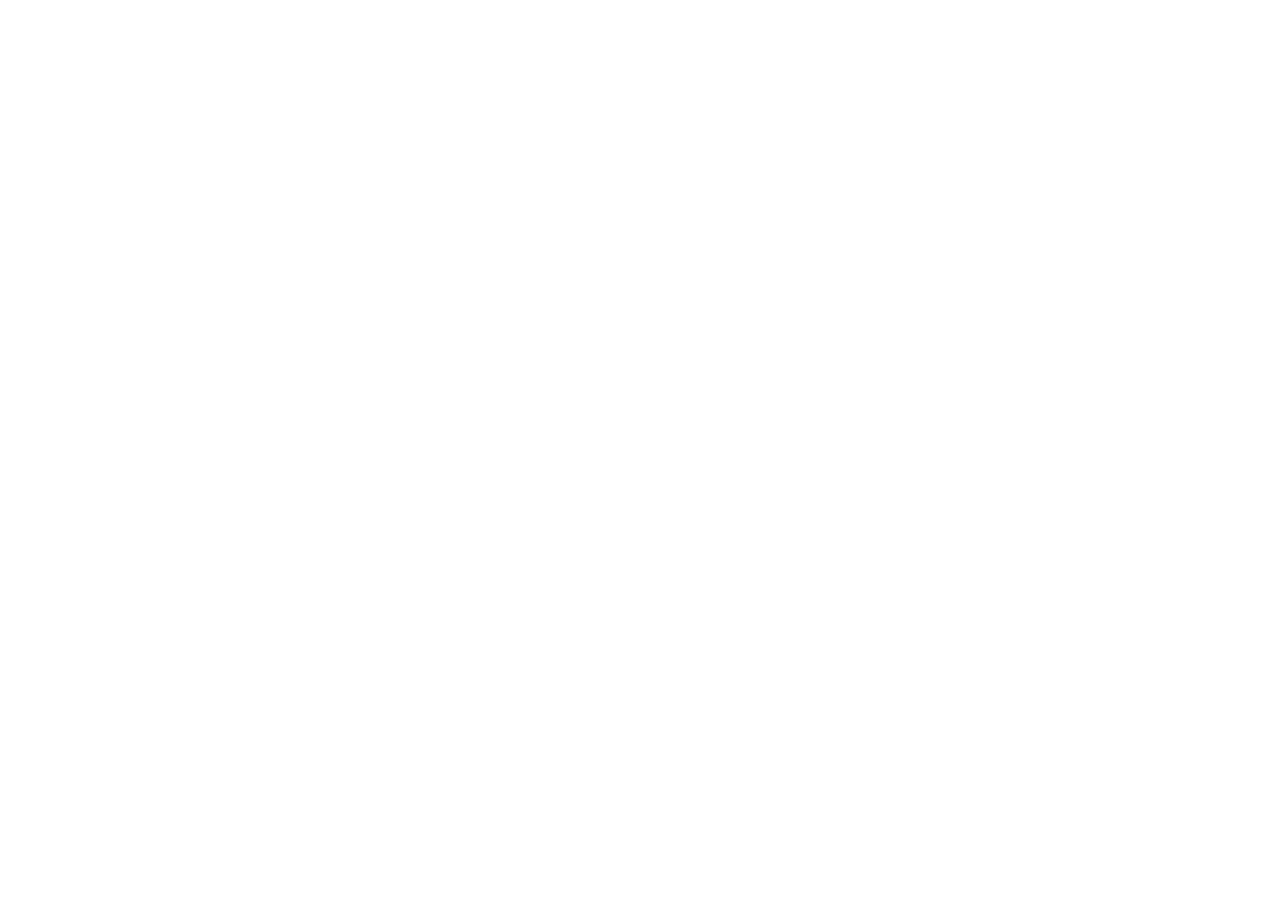
==== detail/homedetail.html @ 4e2405a0 "dev" ====
<!DOCTYPE html>
<html lang="en">
<head>
  <meta charset="UTF-8">
  <meta name="viewport" content="width=device-width, initial-scale=1.0">
  <meta http-equiv="X-UA-Compatible" content="ie=edge">
  <title>Document</title>
</head>
<body>
  
</body>
</html>
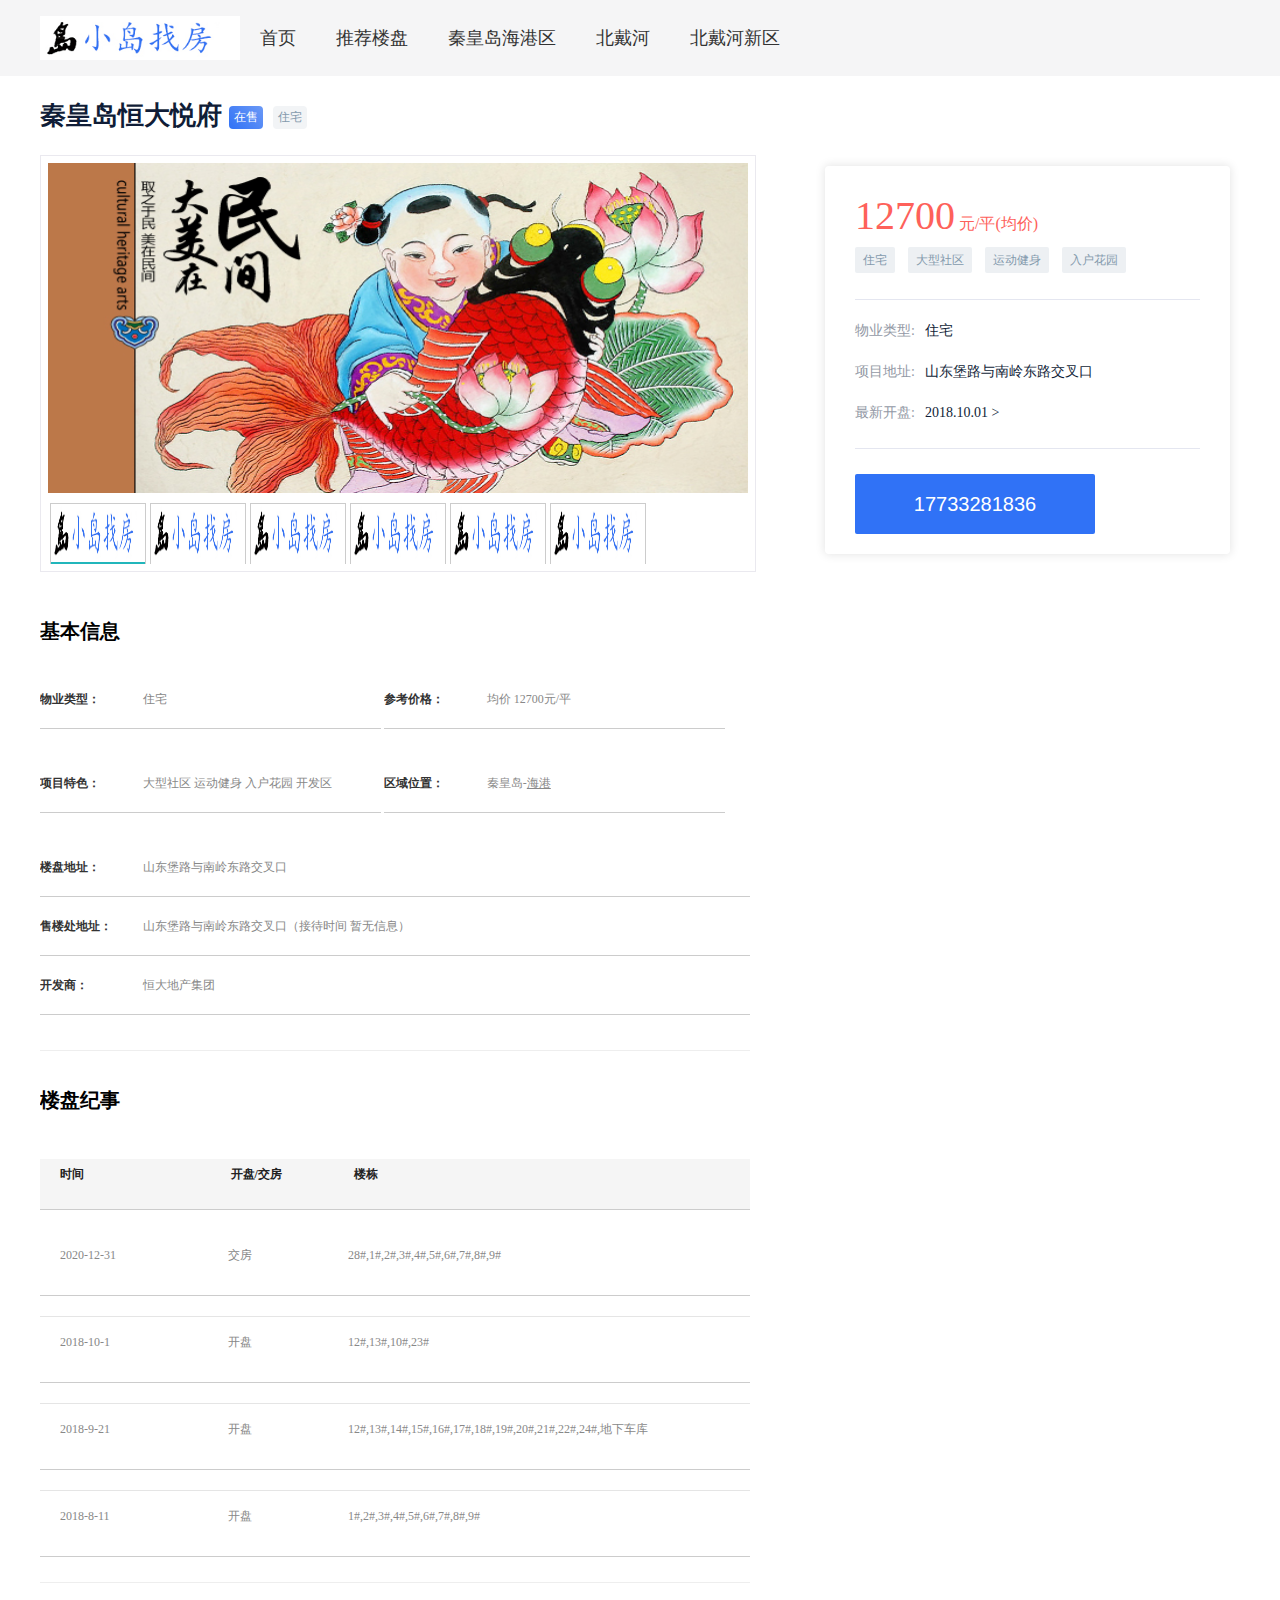
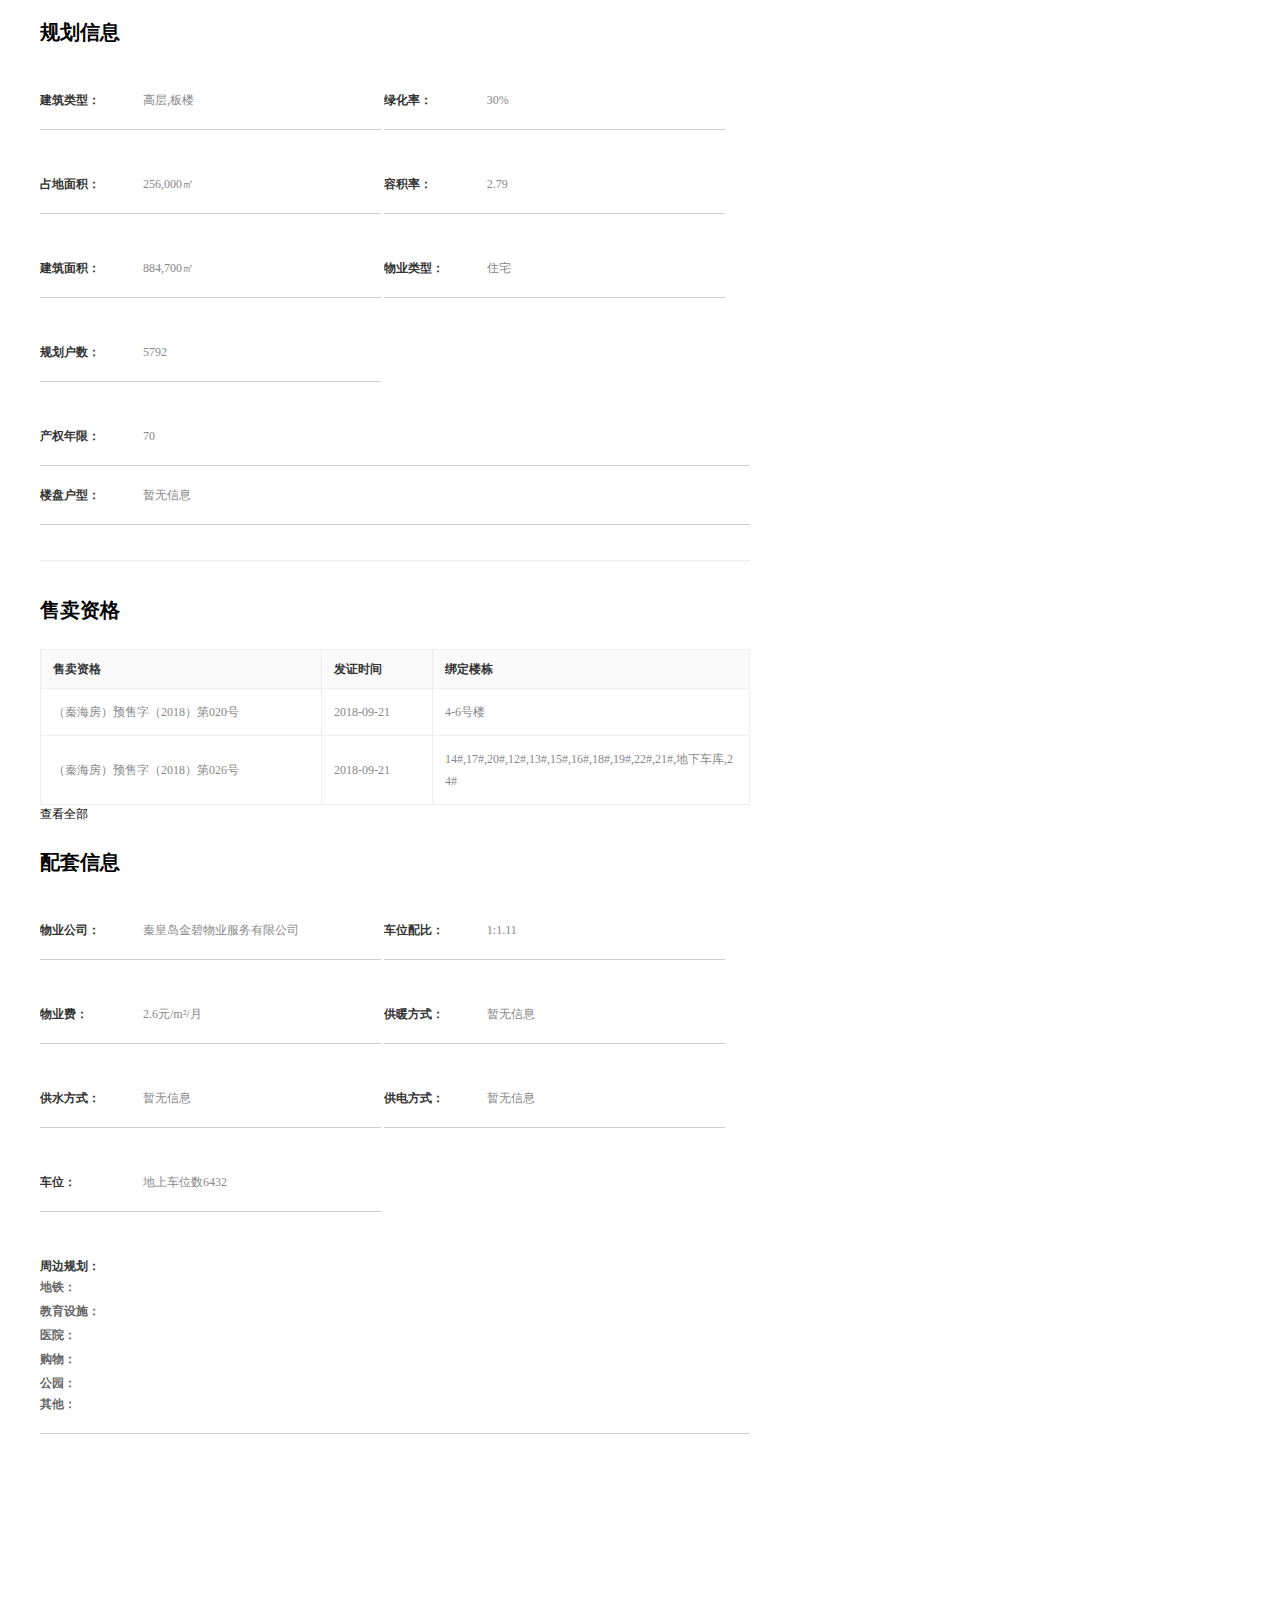
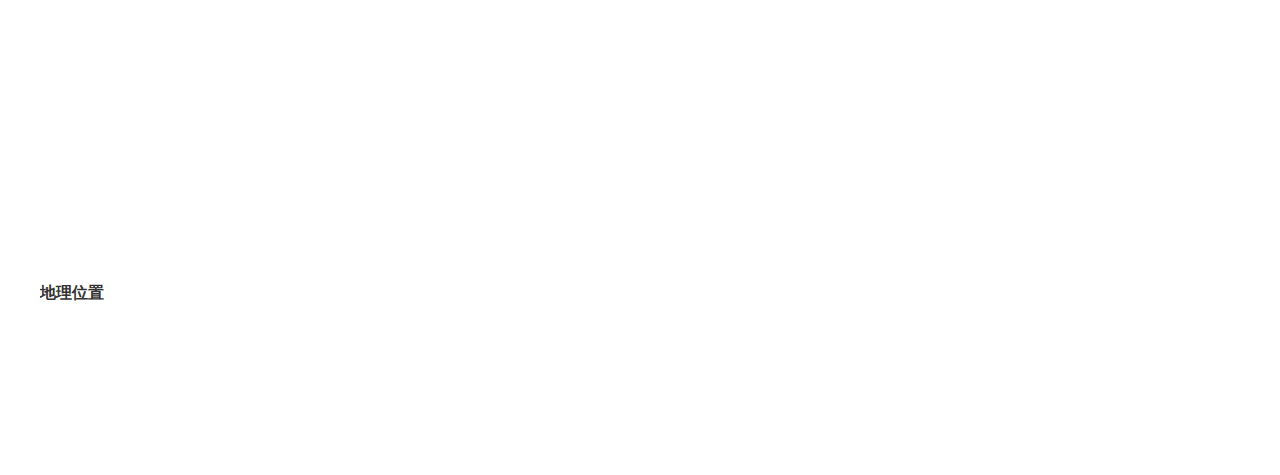
==== commit 600f55c8: "n" ====
--- a/detail/homedetail.html
+++ b/detail/homedetail.html
@@ -1,12 +1,397 @@
 <!DOCTYPE html>
 <html lang="en">
+
 <head>
   <meta charset="UTF-8">
   <meta name="viewport" content="width=device-width, initial-scale=1.0">
   <meta http-equiv="X-UA-Compatible" content="ie=edge">
   <title>Document</title>
+  <link rel="stylesheet" href="../css/reset.css">
+  <link rel="stylesheet" href="../css/index.css">
+  <link rel="stylesheet" type="text/css" href="../css/normalize.css" />
+	<!-- <link rel="stylesheet" type="text/css" href="../css/default.css"> -->
+  <link rel="stylesheet" type="text/css" href="../css/styles.css">
+  <link rel="stylesheet" href="../css/detial.css">
 </head>
+
 <body>
+  <div class="wrap">
+    <div class="header header-detail">
+        <div class="top">
+          <h1><a href="index.html"><img src="../img/logo.jpg" alt=""></a></h1>
+          <div class="nav">
+            <ul>
+              <li><a href="">首页</a> </li>
+              <li>
+                <a href="">推荐楼盘</a>
+              </li>
+              <li>
+                <a href="">
+                  秦皇岛海港区
+                </a>
+              </li>
+              <li>
+                <a href="">
+                  北戴河
+                </a>
+                <!-- <dl>
+                  <dd>万科米哈斯小镇</dd>
+                  <dd>富力和园</dd>
+                  <dd>隆基泰和</dd>
+                  <dd>香逸澜湾</dd>
+                </dl> -->
+              </li>
+              <li>
+                <a href="">
+                  北戴河新区
+                </a>
+                <!-- <dl>
+                  <dd>华夏孔雀城</dd>
+                  <dd>远洋蔚蓝海岸</dd>
+                  <dd>好莱坞魔法城</dd>
+                  <dd>荣盛一杯澜</dd>
+                  <dd>荣盛汤泉首岭</dd>
+                  <dd>荣盛戴河首领</dd>
+                  <dd>荣盛健康谷</dd>
+                  <dd>万科拾光海岸</dd>
+                </dl> -->
+              </li>
+            </ul>
+          </div>
+        </div>
+        <!-- <div class="banner">
+          <h2>在这里，为你寻觅一个新家</h2>
+        </div> -->
+      </div>
+    <div class="main">
+      <div class="ban">
+        <div class="left">
+          <div class="name-info animation">
+            <h2 class="animation">秦皇岛恒大悦府</h2>
+            <div class="tags-wrap">
+              <span class="tag-item sell-type-tag">在售</span>
+              <span class="tag-item house-type-tag">住宅</span>
+            </div>
+          </div>
+          <div class="zhuanti_box">
+              <div id="slideBox">
+                <div class="J_slide">
+                  <div class="J_slide_clip">
+                    <ul class="J_slide_list">
+                      <li class="J_slide_item"> <a href="javascript:"><img src="../images/201302040909245804.jpg" height="329" width="600"></a>
+                      </li>
+                      <li class="J_slide_item"> <a href="javascript:"><img src="../images/201301311612466502.jpg" height="329" width="600" /></a>
+
+                      </li>
+                      <li class="J_slide_item"> <a href="javascript:"><img src="../images/201301300939229190.jpg" height="329" width="600"></a>
   
+                      </li>
+                      <li class="J_slide_item"> <a href="javascript:" ><img src="../images/201301281416578921.jpg" height="329" width="600"></a>
+              
+                      </li>
+                      <li class="J_slide_item"> <a href="javascript:"><img src="../images/201301251010573290.jpg" height="329" width="600" /></a>
+                       
+                      </li>
+                      <li class="J_slide_item"> <a href="javascript:"><img src="../images/201301230949139489.jpg" height="329" width="600"></a>
+                       
+                      </li>
+                    </ul>
+                  </div>
+                  <ul class="J_slide_trigger">
+                    <li class=""><a href="javascript:">
+                      <img src="../img/logo.jpg" alt="">
+                    </a></li>
+                    <li class=""><a href="javascript:">
+                      <img src="../img/logo.jpg" alt="">
+                    </a></li>
+                    <li class=""><a href="javascript:">
+                      <img src="../img/logo.jpg" alt="">
+                    </a></li>
+                    <li class=""><a href="javascript:">
+                      <img src="../img/logo.jpg" alt="">
+                    </a></li>
+                    <li class=""><a href="javascript:">
+                      <img src="../img/logo.jpg" alt="">
+                    </a></li>
+                    <li class=""><a href="javascript:">
+                      <img src="../img/logo.jpg" alt="">
+                    </a></li>
+                  </ul>
+                </div>
+              </div>
+          </div>
+
+
+          <div class="add-panel clear">
+              <div class="big-left fl">
+                <h3 class="x-title" style="margin-top:6px;">基本信息</h3>
+                <ul class="x-box">
+                  <li>
+                    <span class="label">物业类型：</span>
+                    <span class="label-val">住宅</span>
+                  </li>
+                  <li>
+                    <span class="label">参考价格：</span>
+                    <span class="label-val">
+                      <span>均价 12700元/平</span>
+                    </span>
+                  </li>
+                  <li>
+                    <span class="label">项目特色：</span>
+                    <span class="label-val tese-val" title="大型社区 运动健身 入户花园 开发区 ">大型社区 运动健身 入户花园 开发区 </span>
+                  </li>
+                  <li>
+                    <span class="label">区域位置：</span>
+                    <span class="label-val">秦皇岛-<a href="/loupan/haigang/" target="_blank">海港</a></span>
+                  </li>
+                  <li class="all-row">
+                    <span class="label">楼盘地址：</span>
+                    <span class="label-val">山东堡路与南岭东路交叉口</span>
+                  </li>
+                  <li class="all-row">
+                    <span class="label">售楼处地址：</span>
+                    <span class="label-val">山东堡路与南岭东路交叉口（接待时间 暂无信息）</span>
+                  </li>
+                  <li class="all-row">
+                    <span class="label">开发商：</span>
+                    <span class="label-val">恒大地产集团</span>
+                  </li>
+                </ul>
+                <div class="x-line"></div>
+                <h3 class="x-title" id="fenqi_info">楼盘纪事</h3>
+                <ul class="fenqi-ul">
+                  <li class="fq-thtr fq-nbd">
+                    <span class="fq-open">时间</span>
+                    <span class="fq-build">开盘/交房</span>
+                    <span class="fq-handover">楼栋</span>
+                  </li>
+                  <li class="fq-nbd">
+                    <span class="fq-td fq-open">
+                      <span>2020-12-31</span>
+                    </span>
+                    <span class="fq-td fq-build">
+                      <span>交房</span>
+                    </span>
+                    <span class="fq-td fq-handover">
+                      <span>28#,1#,2#,3#,4#,5#,6#,7#,8#,9#</span>
+                    </span>
+                  </li>
+                  <li>
+                    <span class="fq-td fq-open">
+                      <span>2018-10-1</span>
+                    </span>
+                    <span class="fq-td fq-build">
+                      <span>开盘</span>
+                    </span>
+                    <span class="fq-td fq-handover">
+                      <span>12#,13#,10#,23#</span>
+                    </span>
+                  </li>
+                  <li>
+                    <span class="fq-td fq-open">
+                      <span>2018-9-21</span>
+                    </span>
+                    <span class="fq-td fq-build">
+                      <span>开盘</span>
+                    </span>
+                    <span class="fq-td fq-handover">
+                      <span>12#,13#,14#,15#,16#,17#,18#,19#,20#,21#,22#,24#,地下车库</span>
+                    </span>
+                  </li>
+                  <li>
+                    <span class="fq-td fq-open">
+                      <span>2018-8-11</span>
+                    </span>
+                    <span class="fq-td fq-build">
+                      <span>开盘</span>
+                    </span>
+                    <span class="fq-td fq-handover">
+                      <span>1#,2#,3#,4#,5#,6#,7#,8#,9#</span>
+                    </span>
+                  </li>
+
+                </ul>
+                <div class="x-line"></div>
+                <h3 class="x-title">规划信息</h3>
+                <ul class="x-box">
+                  <li>
+                    <span class="label">建筑类型：</span>
+                    <span class="label-val">高层,板楼</span>
+                  </li>
+                  <li>
+                    <span class="label">绿化率：</span>
+                    <span class="label-val">
+                      30%
+                    </span>
+                  </li>
+                  <li>
+                    <span class="label">占地面积：</span>
+                    <span class="label-val">
+                      256,000㎡
+                    </span>
+                  </li>
+                  <li>
+                    <span class="label">容积率：</span>
+                    <span class="label-val">
+                      2.79
+                    </span>
+                  </li>
+                  <li>
+                    <span class="label">建筑面积：</span>
+                    <span class="label-val">
+                      884,700㎡
+                    </span>
+                  </li>
+    
+                  <li>
+                    <span class="label">物业类型：</span>
+                    <span class="label-val">住宅</span>
+                  </li>
+                  <li>
+                    <span class="label">规划户数：</span>
+                    <span class="label-val">5792</span>
+                  </li>
+                  <li class="all-row">
+                    <span class="label">产权年限：</span>
+                    <span class="label-val">70</span>
+                  </li>
+                  <li class="all-row">
+                    <span class="label">楼盘户型：</span>
+                    <span class="label-val" data-xftrack="10192">
+                      暂无信息
+                    </span>
+                  </li>
+                </ul>
+                <div class="x-line"></div>
+                <!--预售许可证-->
+                <h3 class="x-title" id="xTable">售卖资格</h3>
+                <table class="x-table" table cellpadding="0" cellspacing="0">
+                  <tr>
+                    <th class="w256">售卖资格</th>
+                    <th class="w86">发证时间</th>
+                    <th>绑定楼栋</th>
+                  </tr>
+                  <tr>
+                    <td>（秦海房）预售字（2018）第020号</td>
+                    <td>2018-09-21</td>
+                    <td>4-6号楼</td>
+                  </tr>
+                  <tr class="tr-hide Jtr">
+                    <td>（秦海房）预售字（2018）第026号</td>
+                    <td>2018-09-21</td>
+                    <td>14#,17#,20#,12#,13#,15#,16#,18#,19#,22#,21#,地下车库,24#</td>
+                  </tr>
+    
+    
+                </table>
+                <div class="x-more"><span class="x-span Jmore"><span id="Xmore">查看全部</span><i class="arrow-down"></i></span>
+                </div>
+                <!--预售许可证end-->
+                <h3 class="x-title">配套信息</h3>
+                <ul class="x-box">
+                  <li>
+                    <span class="label">物业公司：</span>
+                    <span class="label-val">秦皇岛金碧物业服务有限公司</span>
+                  </li>
+                  <li>
+                    <span class="label">车位配比：</span>
+                    <span class="label-val">1:1.11</span>
+                  </li>
+                  <li>
+                    <span class="label">物业费：</span>
+                    <span class="label-val">2.6元/m²/月</span>
+                  </li>
+                  <li>
+                    <span class="label">供暖方式：</span>
+                    <span class="label-val">暂无信息</span>
+                  </li>
+                  <li>
+                    <span class="label">供水方式：</span>
+                    <span class="label-val">暂无信息</span>
+                  </li>
+                  <li>
+                    <span class="label">供电方式：</span>
+                    <span class="label-val">暂无信息</span>
+                  </li>
+                  <li>
+                    <span class="label">车位：</span>
+                    <span class="label-val">
+                      地上车位数6432
+                    </span>
+                  </li>
+                  <li class="all-row">
+                    <span class="label">周边规划：</span>
+                    <div class="label-val around-val" id="around_txt">
+                      <div data-value="地铁">地铁：<span class="ret"></span></div>
+                      <div data-value="教育设施">教育设施：<span class="ret"></span></div>
+                      <div data-value="医院">医院：<span class="ret"></span></div>
+                      <div data-value="购物">购物：<span class="ret"></span></div>
+                      <div data-value="公园">公园：<span class="ret"></span></div>
+                      <div data-value="其他" class="other-val">其他：</div>
+                    </div>
+                  </li>
+                </ul>
+                <div id="allmap" class="hide" style="width:800px;height: 400px"></div>
+              </div>
+              <div class="big-right fr">
+                <div class="photowrap">
+                  <h5 style="margin-top:7px;">地理位置</h5>
+                  <div class="lit-address" id="xiangqingMap" data-xftrack="10191"></div>
+                </div>
+              </div>
+            </div>
+
+        </div>
+        <div class="resblock-info animation qr-fixed post_ulog_exposure_scroll"
+          data-ulog-exposure="xinfangpc_show=20019" has_been_exposed="1">
+          <div class="top-info">
+            <div class="price">
+              <span class="price-number">12700</span><span class="price-unit"> 元/平(均价)</span>
+            </div>
+            <ul class="resblock-tag col-nav">
+              <li class="item"><span class="status-special-tag">住宅</span></li>
+              <li class="item"><span class="status-special-tag">大型社区</span></li>
+              <li class="item"><span class="status-special-tag">运动健身</span></li>
+              <li class="item"><span class="status-special-tag">入户花园</span></li>
+            </ul>
+          </div>
+          <div class="middle-info animation">
+            <ul class="info-list">
+              <li class="info-item"><span class="title">物业类型:</span><span class="content">住宅</span></li>
+              <li class="info-item"><span class="title">项目地址:</span><span class="content">山东堡路与南岭东路交叉口</span><span
+                  class="map"><a href="#around">地图</a></span></li>
+              <li class="info-item">
+                <div class="open-date" data-more="0">
+                  <span class="title">最新开盘:</span>
+                  <span class="content">2018.10.01 &gt;</span>
+
+                </div>
+              </li>
+            </ul>
+          </div>
+          <div class="consultant">
+            <!--钩子模板，要存在一个样式 component-agent-id- + 广告id-->
+            <div class="ke-agent-sj-sdk component-agent-id-100000352" style="margin-top: 25px; display: block;">
+              <div class="component-agent-xf-pc-1">
+                <div class="ke-agent-sj-container">
+                  <div class="ke-agent-sj-phone">17733281836</div>
+                </div>
+              </div>
+            </div>
+          </div>
+        </div>
+      </div>
+
+      
+    </div>
+  </div>
+  <script src="http://www.jq22.com/jquery/1.11.1/jquery.min.js"></script>
+	<script>window.jQuery || document.write('<script src="../js/jquery-1.11.0.min.js"><\/script>')</script>
+	<script type="text/javascript" src="../js/main.js"></script>
+	<script type="text/javascript">
+   	new Tab('.J_tab',{auto:true});
+   	new Slide('#slideBox',{index: 1 ,effect:'slide', firstDelay:8});
+  	</script>
 </body>
+
 </html>--- a/css/index.css
+++ b/css/index.css
@@ -0,0 +1,242 @@
+.wrap{
+  width:100%;
+}
+.header .top{
+  width: 1200px;
+  margin: 20px auto;
+  overflow: hidden;
+}
+.header .top img{
+  width: 200px;
+}
+.header .top h1{
+  float: left;
+}
+.header .top .nav{
+  float: left;
+}
+.header .top .nav ul{
+  overflow: hidden;
+}
+.header .top .nav ul li{
+  float: left;
+}
+.header .top .nav ul li a{
+  color:#333;
+  line-height: 40px;
+  font-size:18px; 
+  font-family: "Microsoft Yahei";
+  padding:0 20px;
+}
+.header .top .nav ul li a:hover{
+  color:#3072f6;
+}
+
+.header .banner{
+  font-size: 40px;
+  color:#fff;
+  font-family: "Microsoft Yahei";
+  text-align: center;
+  line-height: 440px;
+  width: 100%;height: 440px;background: url(../img/banner.jpg) no-repeat;
+  background-position: center;
+  background-size: cover;
+}
+.main {
+  width: 1200px;margin: 0 auto;
+}
+.main>.left{
+  margin-top: 30px;
+  width: 930px;
+}
+.main>.left h2{
+  font-size: 22px;
+  color:#333;
+  margin-bottom: 20px;
+}
+.main .left ul li{
+  margin: 20px 0;
+  border-bottom: 1px solid #ccc;
+  padding-bottom: 20px;
+  overflow: hidden;
+}
+.main .left ul li a{
+  overflow: hidden;
+}
+.main .left ul li .left{
+  width: 236px;
+  float: left;
+}
+.main .left ul li .left img{
+  width: 100%;
+}
+.main .left ul li .right{
+  width: 657px;
+  float: right;
+}
+.main .left ul li .right h4{
+  font-size: 22px;
+  color:#333;
+}
+.main .left ul li .right h4 span{
+  font-size: 14px;
+  background: #3072f6;
+  border-radius: 6px;
+  color:#fff;
+  margin-left: 20px;
+  padding: 4px;
+}
+.main .left ul li .right p{
+  font-size: 14px;
+  color:#9399a5;
+  background: url(../img/1.png) no-repeat;
+  background-position: 0 5px;
+  padding-left: 20px;
+  margin-top: 10px;
+}
+.main .left ul li .right .house{
+  background: url(../img/2.png) no-repeat;
+  background-position: 0 4px;
+}
+.main .ban{
+  width: 1200px;
+  overflow: hidden;
+}
+.main .ban .left{
+  width: 710px;
+  float: left;  
+}
+.main .ban .left .name-info{
+  overflow: hidden;
+}
+.main .ban .left h2{
+  float: left;
+  font-size: 26px;
+  color: #101d37;
+}
+.tags-wrap {
+  float: left;
+  display: inline-block;
+}
+.tags-wrap span {
+  display: inline-block;
+  margin-left: 7px;
+  color: #fff;
+  background-image: linear-gradient(-135deg,#6b99f6,#3072f6);
+  margin-top: 10px;
+  padding: 2px 5px;
+  border-radius: 4px;
+  line-height: 19px;
+}
+.tags-wrap span.house-type-tag{
+  color:#849aad;
+  background: #f2f4f6;
+}
+.main .ban .post_ulog_exposure_scroll{
+  margin-top: 70px;
+  float: right;
+  width: 405px;
+  margin-right: 10px;
+  padding: 20px 30px;
+  box-sizing: border-box;
+  border-radius: 4px;
+  background: #fff;
+  box-shadow: 0 0 10px 1px rgba(0,0,0,.10);
+  -webkit-box-shadow: 0 0 10px 1px rgba(0,0,0,.10);
+}
+.post_ulog_exposure_scroll .price .price-number{
+  color: #fe615a;
+  font-size: 40px;
+  font-family: Tahoma-Bold;
+}
+.post_ulog_exposure_scroll .price .price-unit{
+  font-family: HiraginoSansGB-W6;
+  font-size: 16px;
+  color: #fe615a;
+}
+.J_slide_list li{
+  margin: 0 !important;
+  border-bottom: none !important;
+  padding: 0 !important;
+  overflow: auto !important;
+}
+.J_slide_list li img{
+  width: 100%;
+  height: 100%;
+}
+.J_slide_trigger li{
+  border-bottom: none !important;
+  padding: 0 !important;
+}
+.J_slide_trigger li img{
+  width: 100%;height: 97%;
+}
+.post_ulog_exposure_scroll .top-info {
+  border-bottom: 1px solid #e4e6f0;
+  padding-bottom: 25px;
+}
+.post_ulog_exposure_scroll .top-info ul{
+  overflow: hidden;
+}
+.post_ulog_exposure_scroll .top-info li{
+  margin-right: 10px;
+  height: 100%;
+  line-height: 28px;
+  display: inline-block;
+}
+.post_ulog_exposure_scroll .top-info li span {
+  padding: 6px 8px;
+  border-radius: 2px;
+  color: #849aad;
+  background: rgba(132,154,174,.15);
+
+}
+.resblock-info .middle-info {
+  border-bottom: 1px solid #e4e6f0;
+  padding-bottom: 25px;
+  max-height: 180px;
+}
+.resblock-info .middle-info .info-list .info-item {
+  position: relative;
+  margin-top: 20px;
+  font-size: 0;
+}
+.resblock-info .middle-info .info-list .info-item .title {
+  width: 70px;
+  font-family: HiraginoSansGB-W6;
+  font-size: 14px;
+  color: #9399a5;
+  display: inline-block;
+}
+.resblock-info .middle-info .info-list .info-item .content {
+  font-family: HiraginoSansGB-W3;
+  font-weight: 300;
+  font-size: 14px;
+  color: #101d37;
+  width: 201px;
+  overflow: hidden;
+  text-overflow: ellipsis;
+  white-space: nowrap;
+  vertical-align: bottom;
+  display: inline-block;
+}
+.component-agent-xf-pc-1 .ke-agent-sj-container .ke-agent-sj-phone {
+  width: 240px;
+  background: #3072f6;
+  display: inline-block;
+  text-align: center;
+  border-radius: 2px;
+  padding: 15px 0;
+  vertical-align: middle;
+  font-size: 20px;
+  min-width: 205px;
+  color: #fff;
+  margin-right: 15px;
+}
+.header-detail {
+  background: #f5f5f6;
+  margin-top: -20px;
+}
+.header-detail .top .nav ul li a{
+  line-height: 76px;
+}--- a/css/default.css
+++ b/css/default.css
@@ -0,0 +1,236 @@
+@import url(https://fonts.googleapis.com/css?family=Raleway:200,500,700,800);
+@font-face {
+	font-family: 'icomoon';
+	src:url('../fonts/icomoon.eot?rretjt');
+	src:url('../fonts/icomoon.eot?#iefixrretjt') format('embedded-opentype'),
+		url('../fonts/icomoon.woff?rretjt') format('woff'),
+		url('../fonts/icomoon.ttf?rretjt') format('truetype'),
+		url('../fonts/icomoon.svg?rretjt#icomoon') format('svg');
+	font-weight: normal;
+	font-style: normal;
+}
+
+[class^="icon-"], [class*=" icon-"] {
+	font-family: 'icomoon';
+	speak: none;
+	font-style: normal;
+	font-weight: normal;
+	font-variant: normal;
+	text-transform: none;
+	line-height: 1;
+
+	/* Better Font Rendering =========== */
+	-webkit-font-smoothing: antialiased;
+	-moz-osx-font-smoothing: grayscale;
+}
+
+body, html { font-size: 100%; 	padding: 0; margin: 0;}
+
+/* Reset */
+/**,
+*:after,
+*:before {
+	-webkit-box-sizing: border-box;
+	-moz-box-sizing: border-box;
+	box-sizing: border-box;
+}*/
+
+/* Clearfix hack by Nicolas Gallagher: http://nicolasgallagher.com/micro-clearfix-hack/ */
+.clearfix:before,
+.clearfix:after {
+	content: " ";
+	display: table;
+}
+
+.clearfix:after {
+	clear: both;
+}
+
+body{
+	background: #494A5F;
+	color: #D5D6E2;
+	font-weight: 500;
+	font-size: 1.05em;
+	font-family: "Microsoft YaHei","宋体","Segoe UI", "Lucida Grande", Helvetica, Arial,sans-serif, FreeSans, Arimo;
+}
+a{color: #2fa0ec;text-decoration: none;outline: none;}
+a:hover,a:focus{color:#74777b;}
+
+.htmleaf-container{
+	margin: 0 auto;
+	text-align: center;
+	overflow: hidden;
+}
+
+.bgcolor-1 { background: #f0efee; }
+.bgcolor-2 { background: #f9f9f9; }
+.bgcolor-3 { background: #e8e8e8; }/*light grey*/
+.bgcolor-4 { background: #2f3238; color: #fff; }/*Dark grey*/
+.bgcolor-5 { background: #df6659; color: #521e18; }/*pink1*/
+.bgcolor-6 { background: #2fa8ec; }/*sky blue*/
+.bgcolor-7 { background: #d0d6d6; }/*White tea*/
+.bgcolor-8 { background: #3d4444; color: #fff; }/*Dark grey2*/
+.bgcolor-9 { background: #ef3f52; color: #fff;}/*pink2*/
+.bgcolor-10{ background: #64448f; color: #fff;}/*Violet*/
+.bgcolor-11{ background: #3755ad; color: #fff;}/*dark blue*/
+.bgcolor-12{ background: #3498DB; color: #fff;}/*light blue*/
+.bgcolor-20{ background: #494A5F;color: #D5D6E2;}
+/* Header */
+.htmleaf-header{
+	padding: 1em 190px 1em;
+	letter-spacing: -1px;
+	text-align: center;
+	background: #66677c;
+}
+.htmleaf-header h1 {
+	color: #D5D6E2;
+	font-weight: 600;
+	font-size: 2em;
+	line-height: 1;
+	margin-bottom: 0;
+	font-family: "Microsoft YaHei","宋体","Segoe UI", "Lucida Grande", Helvetica, Arial,sans-serif, FreeSans, Arimo;
+}
+.htmleaf-header h1 span {
+	font-family: "Microsoft YaHei","宋体","Segoe UI", "Lucida Grande", Helvetica, Arial,sans-serif, FreeSans, Arimo;
+	display: block;
+	font-size: 60%;
+	font-weight: 400;
+	padding: 0.8em 0 0.5em 0;
+	color: #c3c8cd;
+}
+/*nav*/
+.htmleaf-demo a{color: #1d7db1;text-decoration: none;}
+.htmleaf-demo{width: 100%;padding-bottom: 1.2em;}
+.htmleaf-demo a{display: inline-block;margin: 0.5em;padding: 0.6em 1em;border: 3px solid #1d7db1;font-weight: 700;}
+.htmleaf-demo a:hover{opacity: 0.6;}
+.htmleaf-demo a.current{background:#1d7db1;color: #fff; }
+/* Top Navigation Style */
+.htmleaf-links {
+	position: relative;
+	display: inline-block;
+	white-space: nowrap;
+	font-size: 1.5em;
+	text-align: center;
+}
+
+.htmleaf-links::after {
+	position: absolute;
+	top: 0;
+	left: 50%;
+	margin-left: -1px;
+	width: 2px;
+	height: 100%;
+	background: #dbdbdb;
+	content: '';
+	-webkit-transform: rotate3d(0,0,1,22.5deg);
+	transform: rotate3d(0,0,1,22.5deg);
+}
+
+.htmleaf-icon {
+	display: inline-block;
+	margin: 0.5em;
+	padding: 0em 0;
+	width: 1.5em;
+	text-decoration: none;
+}
+
+.htmleaf-icon span {
+	display: none;
+}
+
+.htmleaf-icon:before {
+	margin: 0 5px;
+	text-transform: none;
+	font-weight: normal;
+	font-style: normal;
+	font-variant: normal;
+	font-family: 'icomoon';
+	line-height: 1;
+	speak: none;
+	-webkit-font-smoothing: antialiased;
+}
+/* footer */
+.htmleaf-footer{width: 100%;padding-top: 10px;}
+.htmleaf-small{font-size: 0.8em;}
+.center{text-align: center;}
+/****/
+.related {
+	color: #fff;
+	background: #494A5F;
+	text-align: center;
+	font-size: 1.25em;
+	padding: 0.5em 0;
+	overflow: hidden;
+}
+
+.related > a {
+	vertical-align: top;
+	width: calc(100% - 20px);
+	max-width: 340px;
+	display: inline-block;
+	text-align: center;
+	margin: 20px 10px;
+	padding: 25px;
+	font-family: "Microsoft YaHei","宋体","Segoe UI", "Lucida Grande", Helvetica, Arial,sans-serif, FreeSans, Arimo;
+}
+.related a {
+	display: inline-block;
+	text-align: left;
+	margin: 20px auto;
+	padding: 10px 20px;
+	opacity: 0.8;
+	-webkit-transition: opacity 0.3s;
+	transition: opacity 0.3s;
+	-webkit-backface-visibility: hidden;
+}
+
+.related a:hover,
+.related a:active {
+	opacity: 1;
+}
+
+.related a img {
+	max-width: 100%;
+	opacity: 0.8;
+	border-radius: 4px;
+}
+.related a:hover img,
+.related a:active img {
+	opacity: 1;
+}
+.related h3{font-family: "Microsoft YaHei", sans-serif;}
+.related a h3 {
+	font-weight: 300;
+	margin-top: 0.15em;
+	color: #fff;
+}
+/* icomoon */
+.icon-htmleaf-home-outline:before {
+	content: "\e5000";
+}
+
+.icon-htmleaf-arrow-forward-outline:before {
+	content: "\e5001";
+}
+
+@media screen and (max-width: 50em) {
+	.htmleaf-header {
+		padding: 3em 10% 4em;
+	}
+	.htmleaf-header h1 {
+        font-size:2em;
+    }
+}
+
+
+@media screen and (max-width: 40em) {
+	.htmleaf-header h1 {
+		font-size: 1.5em;
+	}
+}
+
+@media screen and (max-width: 30em) {
+    .htmleaf-header h1 {
+        font-size:1.2em;
+    }
+}--- a/css/styles.css
+++ b/css/styles.css
@@ -0,0 +1,62 @@
+
+.zhuanti_box {
+	width:700px;
+	height:auto;
+	margin:20px 0;
+	padding:7px;
+	border:1px solid #eae9ef;
+}
+#slideBox {
+	width:700px;
+	overflow:hidden;
+}
+#slideBox .J_slide_list {
+	width:3600px;
+}
+#slideBox .J_slide_list .J_slide_item {
+	width:700px;
+	height:330px;
+	float:left;
+}
+#slideBox .J_slide_list .J_slide_item img {
+	vertical-align:top;
+}
+#slideBox .J_slide_trigger {
+	width:700px;
+	/* overflow: hidden; */
+	overflow-x: scroll;
+	margin-top: 10px;
+}
+#slideBox .J_slide_trigger li, .J_slide_trigger a {
+	width:96px;
+}
+#slideBox .J_slide_trigger li {
+	float:left;
+	text-align:center;
+	border: 1px solid #ccc;
+	overflow:hidden;
+	box-sizing: border-box;
+	margin: 0 2px;
+}
+#slideBox .J_slide_trigger li a {
+	display:block;
+	height:60px;
+	color:#fff;
+	font-family:"Microsoft Yahei", "微软雅黑";
+}
+#slideBox .J_slide_trigger li.cur a, .J_slide_trigger li a:hover {
+	color:#FFF;
+	background:#21b6bb;
+	text-decoration:none;
+}
+.J_slide_advance {
+	width:600px;
+	float:left;
+	height:148px;
+	margin-top:1px;
+}
+.J_slide_advance p {
+	width:199px;
+	margin-right:1px;
+	float:left;
+}
--- a/css/detial.css
+++ b/css/detial.css
@@ -0,0 +1,338 @@
+
+
+.x-title {
+  font-size: 20px;
+  line-height: 78px
+}
+
+.x-line {
+  width: 100%;
+  height: 1px;
+  background-color: #eee;
+  margin-top: 35px;
+  margin-bottom: 10px
+}
+
+.ret {
+  line-height: 24px
+}
+
+.x-box li {
+  display: inline-block;
+  width: 48%;
+  margin-bottom: 10px
+}
+
+.x-box .all-row {
+  display: block;
+  width: 100%
+}
+
+.x-box .label {
+  display: inline-block;
+  width: 100px;
+  font-weight: 700;
+  color: #333;
+  vertical-align: top
+}
+
+.x-box .date-label {
+  width: 200px !important
+}
+
+.x-box .around-val {
+  display: inline-block;
+  width: 621px;
+  vertical-align: -42px
+}
+
+.x-box .around-val div {
+  font-weight: 700;
+  color: #666
+}
+
+.x-box .around-val div span {
+  font-weight: 400;
+  color: #888
+}
+
+.x-box .tese-val {
+  width: 230px;
+  display: inline-block;
+  white-space: nowrap;
+  text-overflow: ellipsis;
+  overflow: hidden;
+  vertical-align: -5px
+}
+
+.x-box .label-val {
+  color: #888
+}
+
+.x-box .label-val a {
+  color: #888;
+  margin-right: 6px;
+  text-decoration: underline
+}
+
+.x-box .label-val a:hover {
+  color: #55c999
+}
+
+.news-hot {
+  margin: 20px 0
+}
+
+.news-hot h5 {
+  padding: 30px 0 20px;
+  margin-bottom: 16px;
+  color: #333;
+  font-size: 16px;
+  font-weight: 700;
+  border-bottom: 1px solid #e4e4e4
+}
+
+.news-hot li {
+  height: 27px;
+  line-height: 27px;
+  font-size: 0;
+  font-weight: 700
+}
+
+.news-hot li a {
+  display: inline-block;
+  width: 50%;
+  height: 27px;
+  color: #333;
+  font-size: 12px;
+  text-decoration: none;
+  text-overflow: ellipsis;
+  overflow: hidden;
+  white-space: nowrap;
+  vertical-align: middle
+}
+
+.news-hot li a:hover {
+  color: #00ae66
+}
+
+.news-hot li span {
+  display: inline-block;
+  width: 50%;
+  height: 27px;
+  color: #f15044;
+  font-size: 12px;
+  text-align: right;
+  text-overflow: ellipsis;
+  overflow: hidden;
+  white-space: nowrap;
+  vertical-align: middle
+}
+
+.photowrap .lit-address {
+  width: 200px;
+  height: 150px
+}
+
+.photowrap h5 {
+  text-align: left;
+  padding: 20px 0;
+  color: #333;
+  font-size: 16px;
+  font-weight: 700;
+  position: relative
+}
+
+.photowrap .h5-note {
+  font-size: 12px;
+  color: #999;
+  font-weight: 400;
+  position: absolute;
+  right: 0;
+  bottom: 23px
+}
+
+.photowrap a {
+  position: relative
+}
+
+.photowrap img {
+  display: block;
+  width: 100%
+}
+
+.photowrap .photo-mask {
+  background: #000;
+  opacity: .3;
+  filter: alpha(opacity=30)
+}
+
+.photowrap .photo-mask,
+.photowrap .photo-text {
+  position: absolute;
+  left: 0;
+  top: 0;
+  display: block;
+  width: 100%;
+  height: 100%
+}
+
+.photowrap .photo-text {
+  line-height: 80px;
+  color: #fff;
+  font-size: 12px;
+  text-align: center
+}
+
+.photowrap .left-pos {
+  float: left;
+  width: 90px;
+  height: 160px
+}
+
+.photowrap .left-pos .photo-text {
+  line-height: 160px
+}
+
+.photowrap .right-pos {
+  float: left;
+  width: 107px
+}
+
+.photowrap .right-pos .t {
+  line-height: 80px
+}
+
+.photowrap .right-pos .bottom-pos,
+.photowrap .right-pos .t {
+  display: block;
+  height: 80px
+}
+
+.fq-more {
+  display: none;
+  position: relative;
+  width: 730px;
+  font-size: 14px;
+  color: #999;
+  background-color: #f9f9f9;
+  height: 45px;
+  line-height: 45px;
+  text-align: center;
+  cursor: pointer;
+  margin-top: 15px
+}
+
+.fenqi-ul {
+  margin-bottom: -10px
+}
+
+.fenqi-ul .fq-nbd {
+  border-top: none
+}
+
+.fenqi-ul .fq-thtr {
+  padding: 0 20px;
+  background: #f5f5f5;
+  color: #222;
+  font-weight: 700;
+  height: 30px;
+  line-height: 30px
+}
+
+.fenqi-ul li {
+  padding: 5px 20px;
+  color: #888;
+  line-height: 24px;
+  border-top: 1px solid #e5e5e5;
+  overflow: hidden
+}
+
+.fenqi-ul li span {
+  display: inline-block;
+  text-align: left;
+  vertical-align: top
+}
+
+.fenqi-ul li .fq-td {
+  line-height: 24px;
+  float: left
+}
+
+.fenqi-ul li .fq-td span {
+  display: block;
+  margin: 8px 0
+}
+
+.fenqi-ul li .fq-open {
+  width: 25%
+}
+
+.fenqi-ul li .fq-build {
+  width: 18%
+}
+
+.fenqi-ul .fq-row {
+  padding: 8px 0 2px;
+  line-height: 24px
+}
+
+.fenqi-ul .fq-fqbuild,
+.fenqi-ul .fq-fqname {
+  display: inline-block;
+  vertical-align: top
+}
+
+.fenqi-ul .fq-fqbuild span {
+  display: block
+}
+
+.fenqi-ul .fq-handover {
+  width: 53%
+}
+
+.xinfang-nav .bar-search-box ul li a .type {
+  margin-left: 0
+}
+
+.x-table {
+  word-break: break-all;
+  width: 100%;
+  border-top: 1px solid #eee;
+  border-left: 1px solid #eee;
+  color: #888;
+  text-align: left
+}
+
+.x-table .w86 {
+  width: 86px
+}
+
+.x-table .w256 {
+  width: 256px
+}
+
+.x-table th {
+  background: #fafafa;
+  color: #333;
+  height: 38px;
+  padding: 0 12px
+}
+
+.x-table td,
+.x-table th {
+  border-right: 1px solid #eee;
+  border-bottom: 1px solid #eee
+}
+
+.x-table td {
+  line-height: 22px;
+  padding: 12px
+}
+
+
+
+
+
+
+
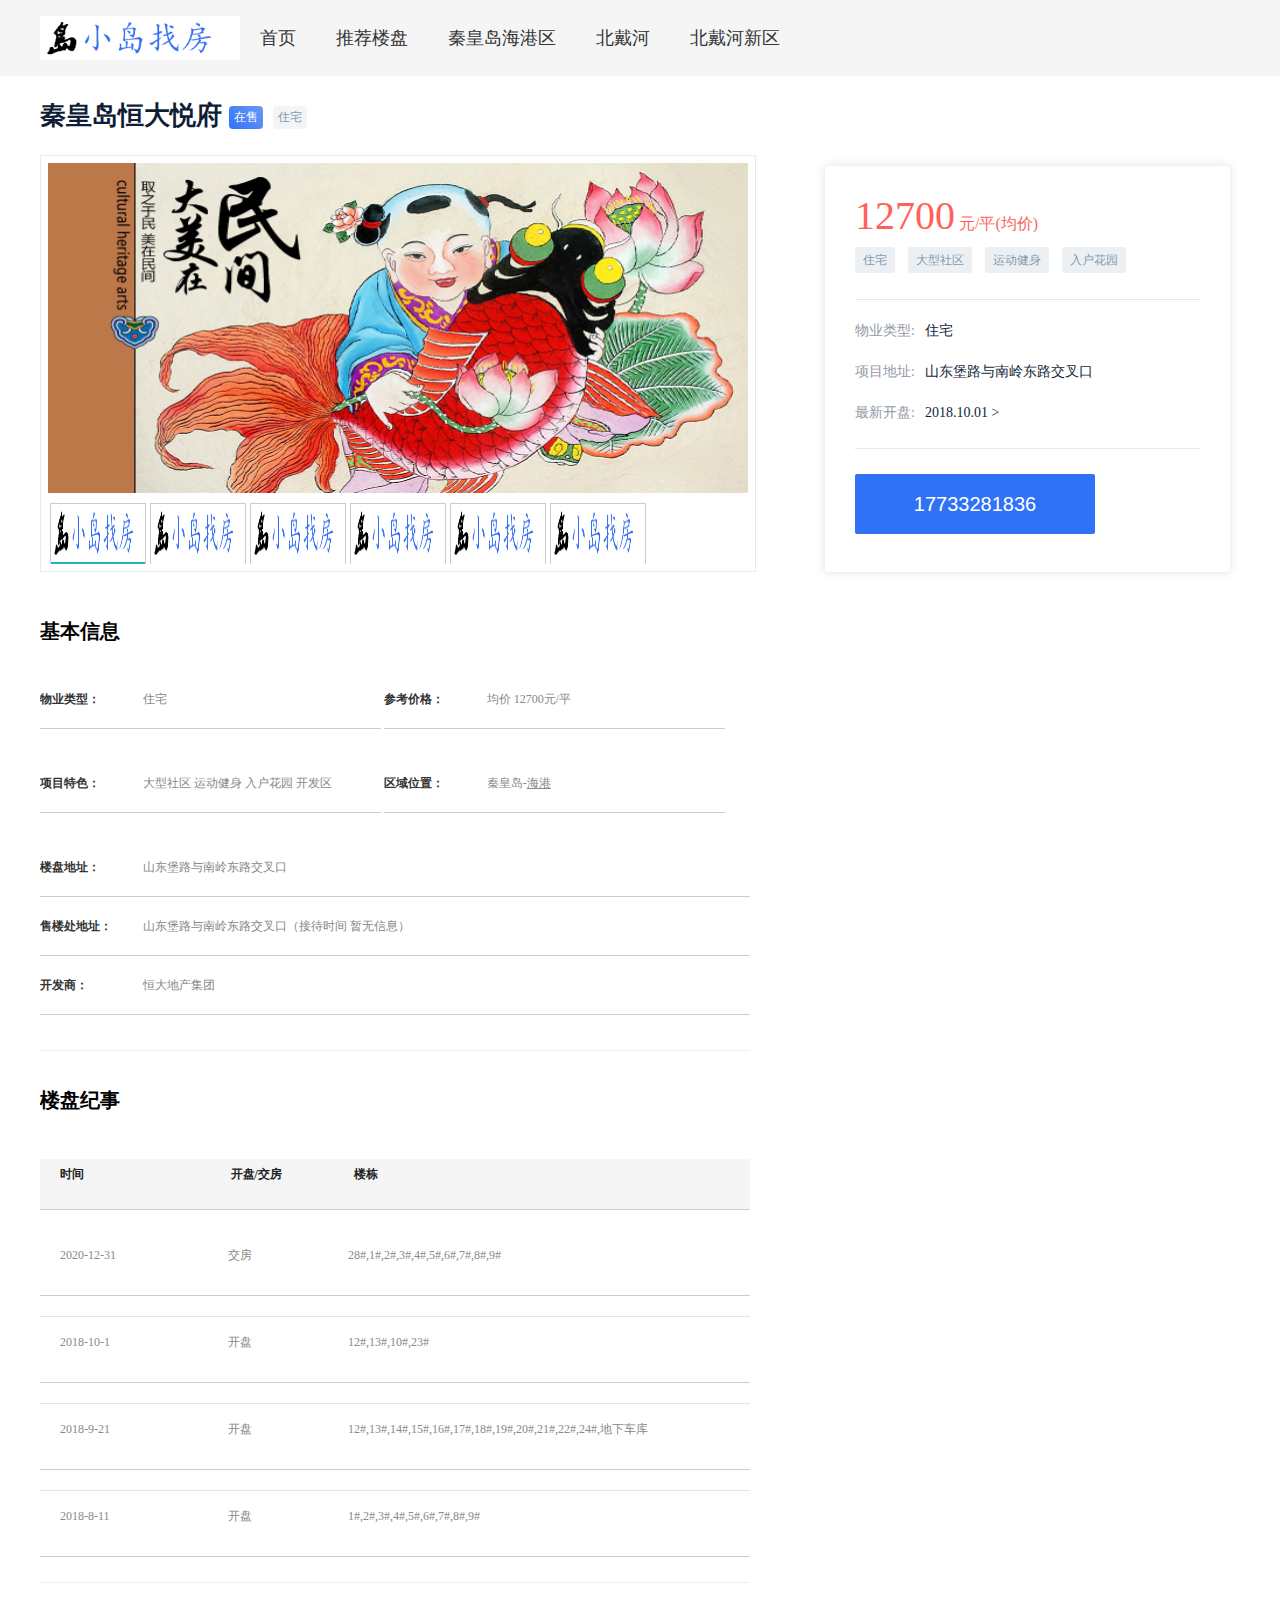
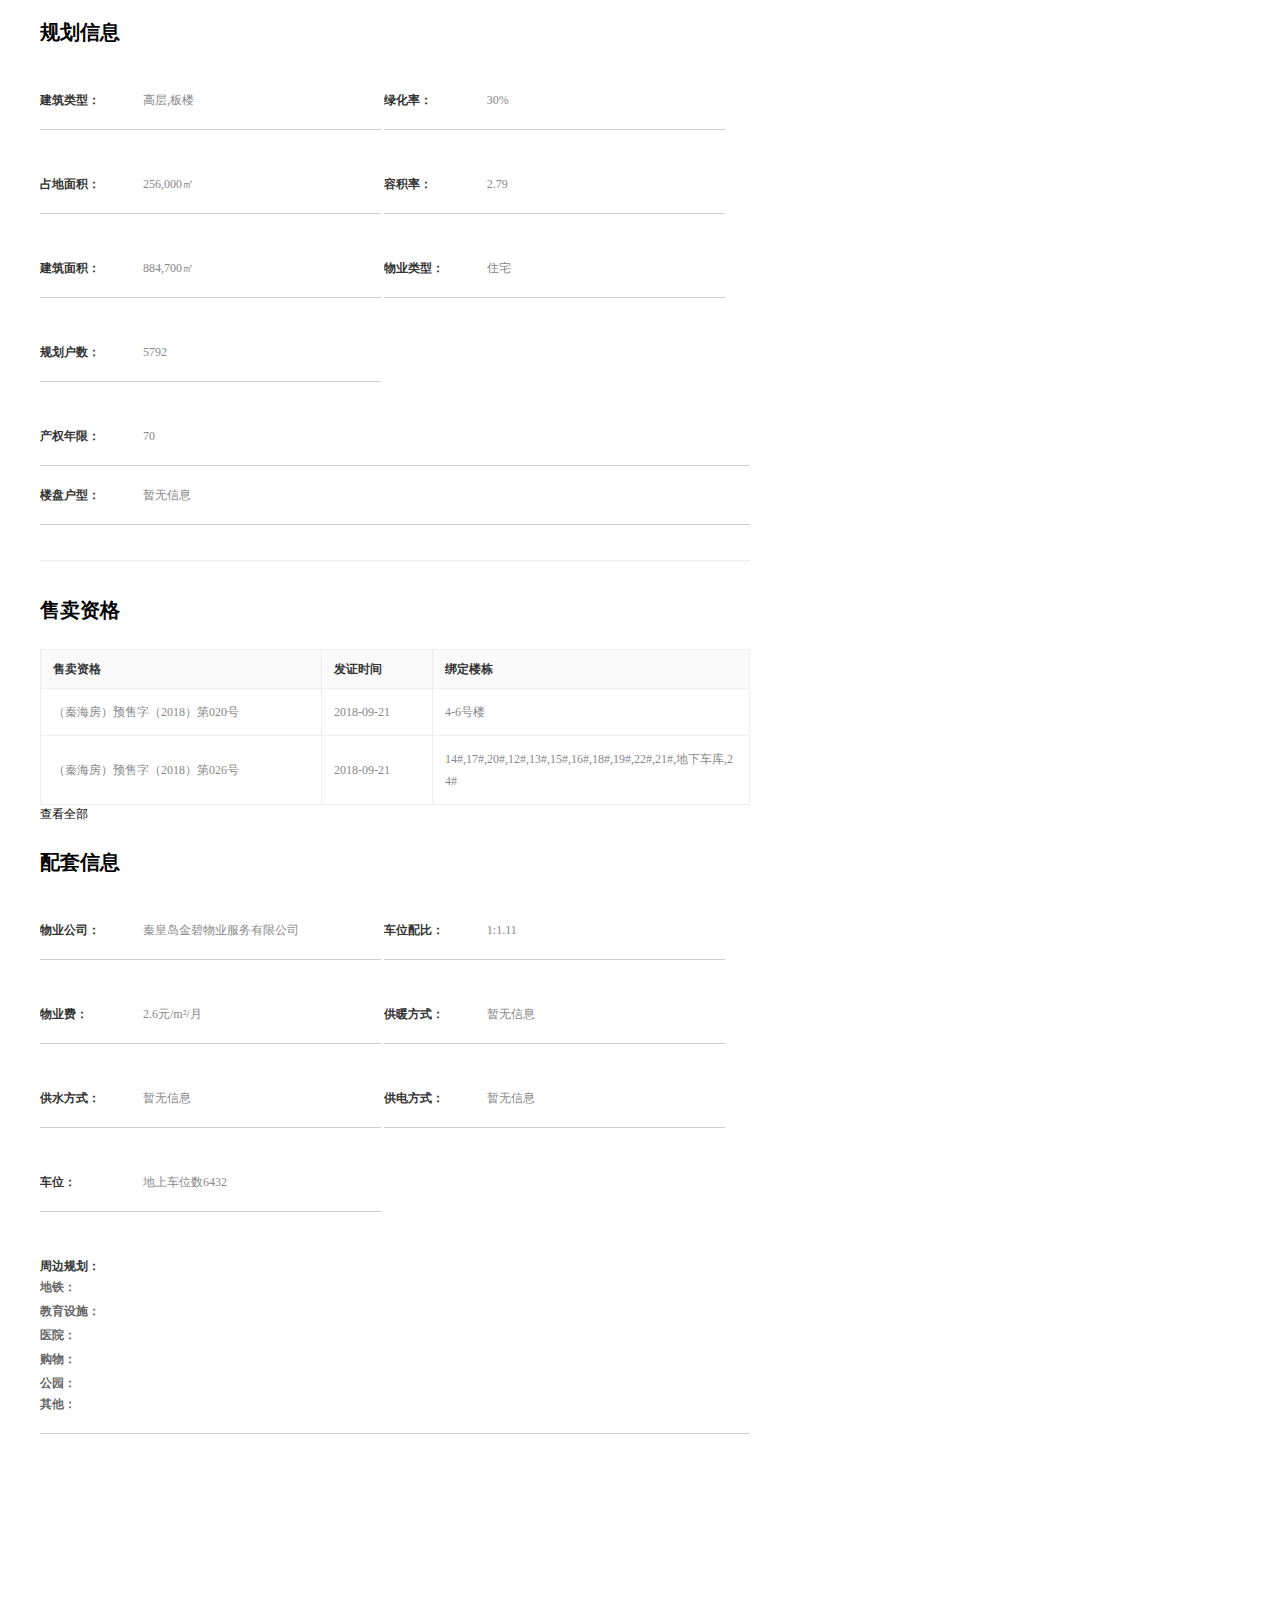
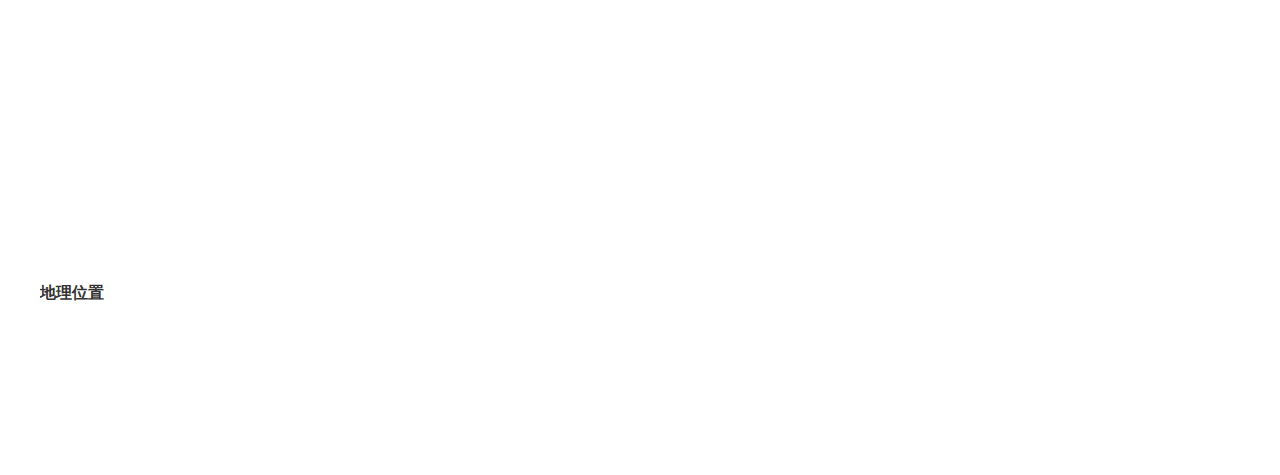
==== commit 2e46d27c: "s" ====
--- a/detail/homedetail.html
+++ b/detail/homedetail.html
@@ -342,8 +342,7 @@
             </div>
 
         </div>
-        <div class="resblock-info animation qr-fixed post_ulog_exposure_scroll"
-          data-ulog-exposure="xinfangpc_show=20019" has_been_exposed="1">
+        <div class="resblock-info animation qr-fixed post_ulog_exposure_scroll" data-ulog-exposure="xinfangpc_show=20019" has_been_exposed="1">
           <div class="top-info">
             <div class="price">
               <span class="price-number">12700</span><span class="price-unit"> 元/平(均价)</span>
@@ -378,6 +377,10 @@
                 </div>
               </div>
             </div>
+          </div>
+          <div class="hxt">
+            <img src="" alt="">
+            <p></p>
           </div>
         </div>
       </div>
